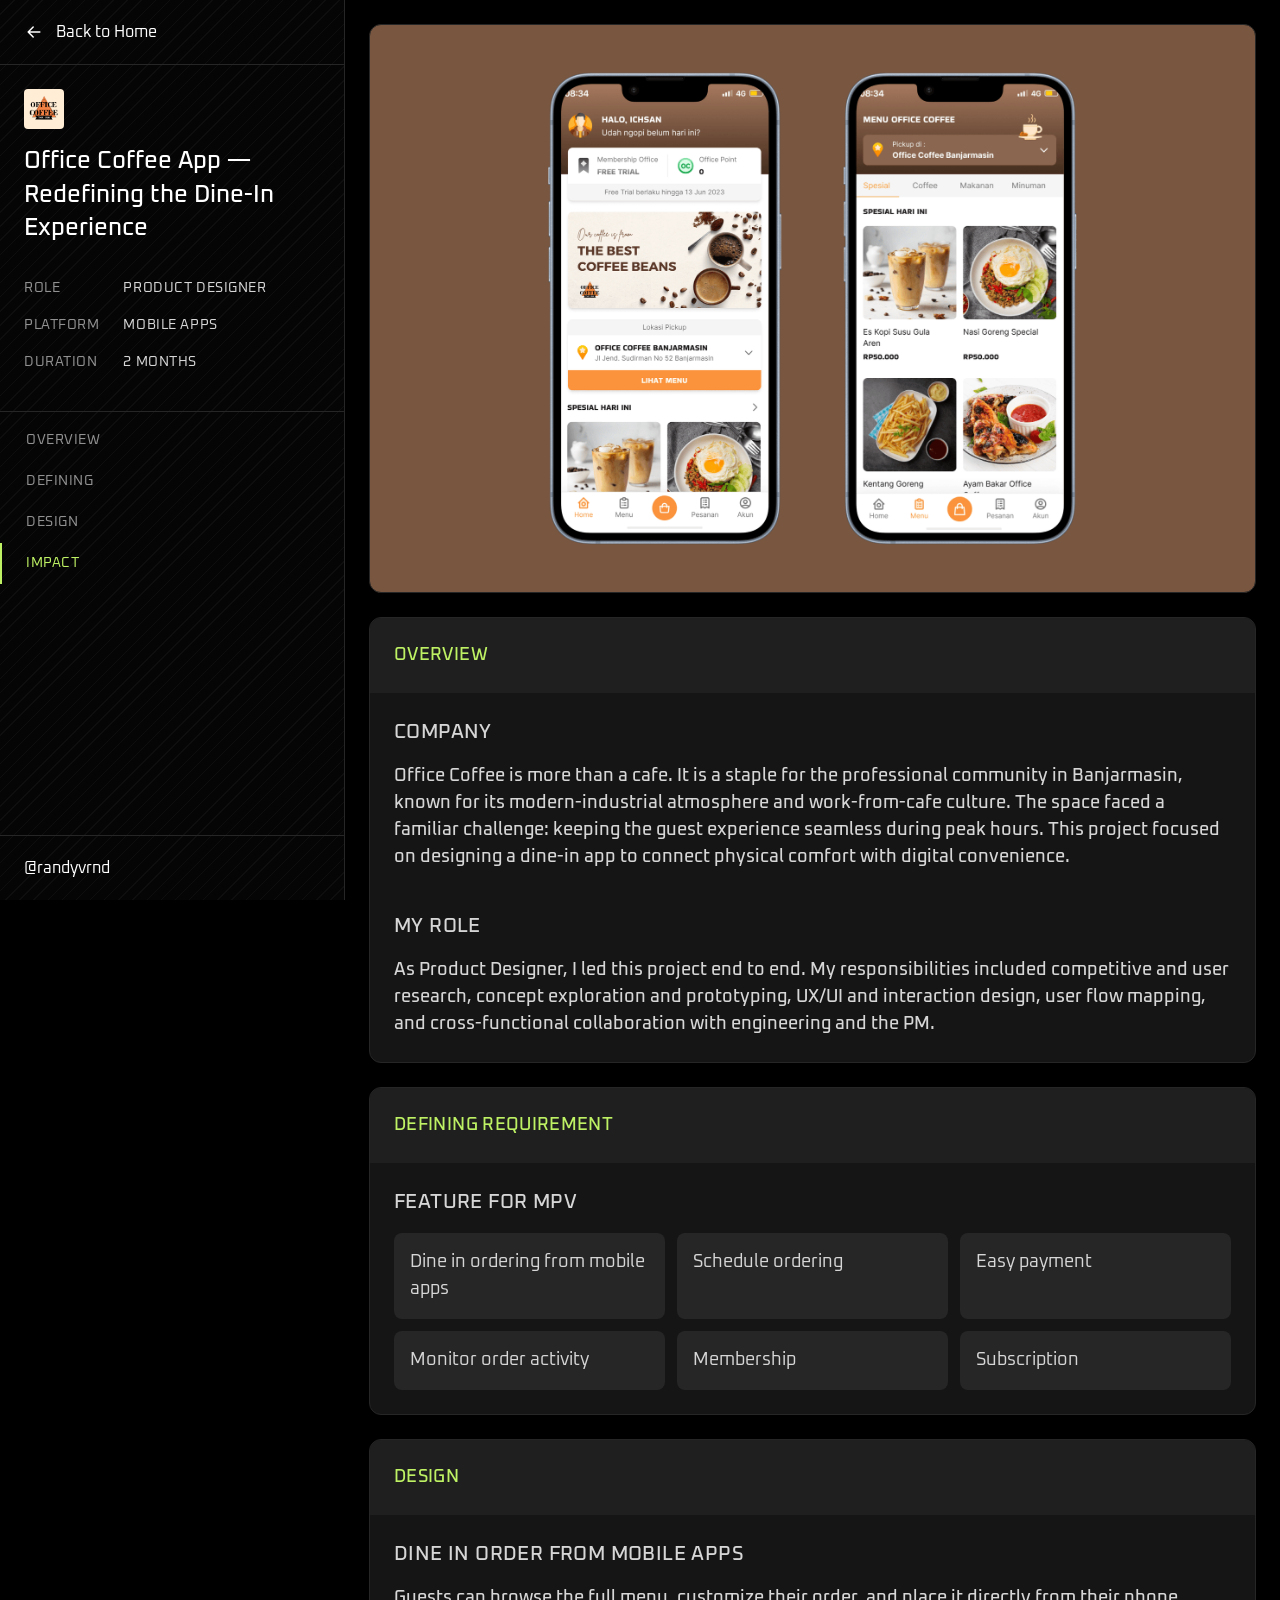
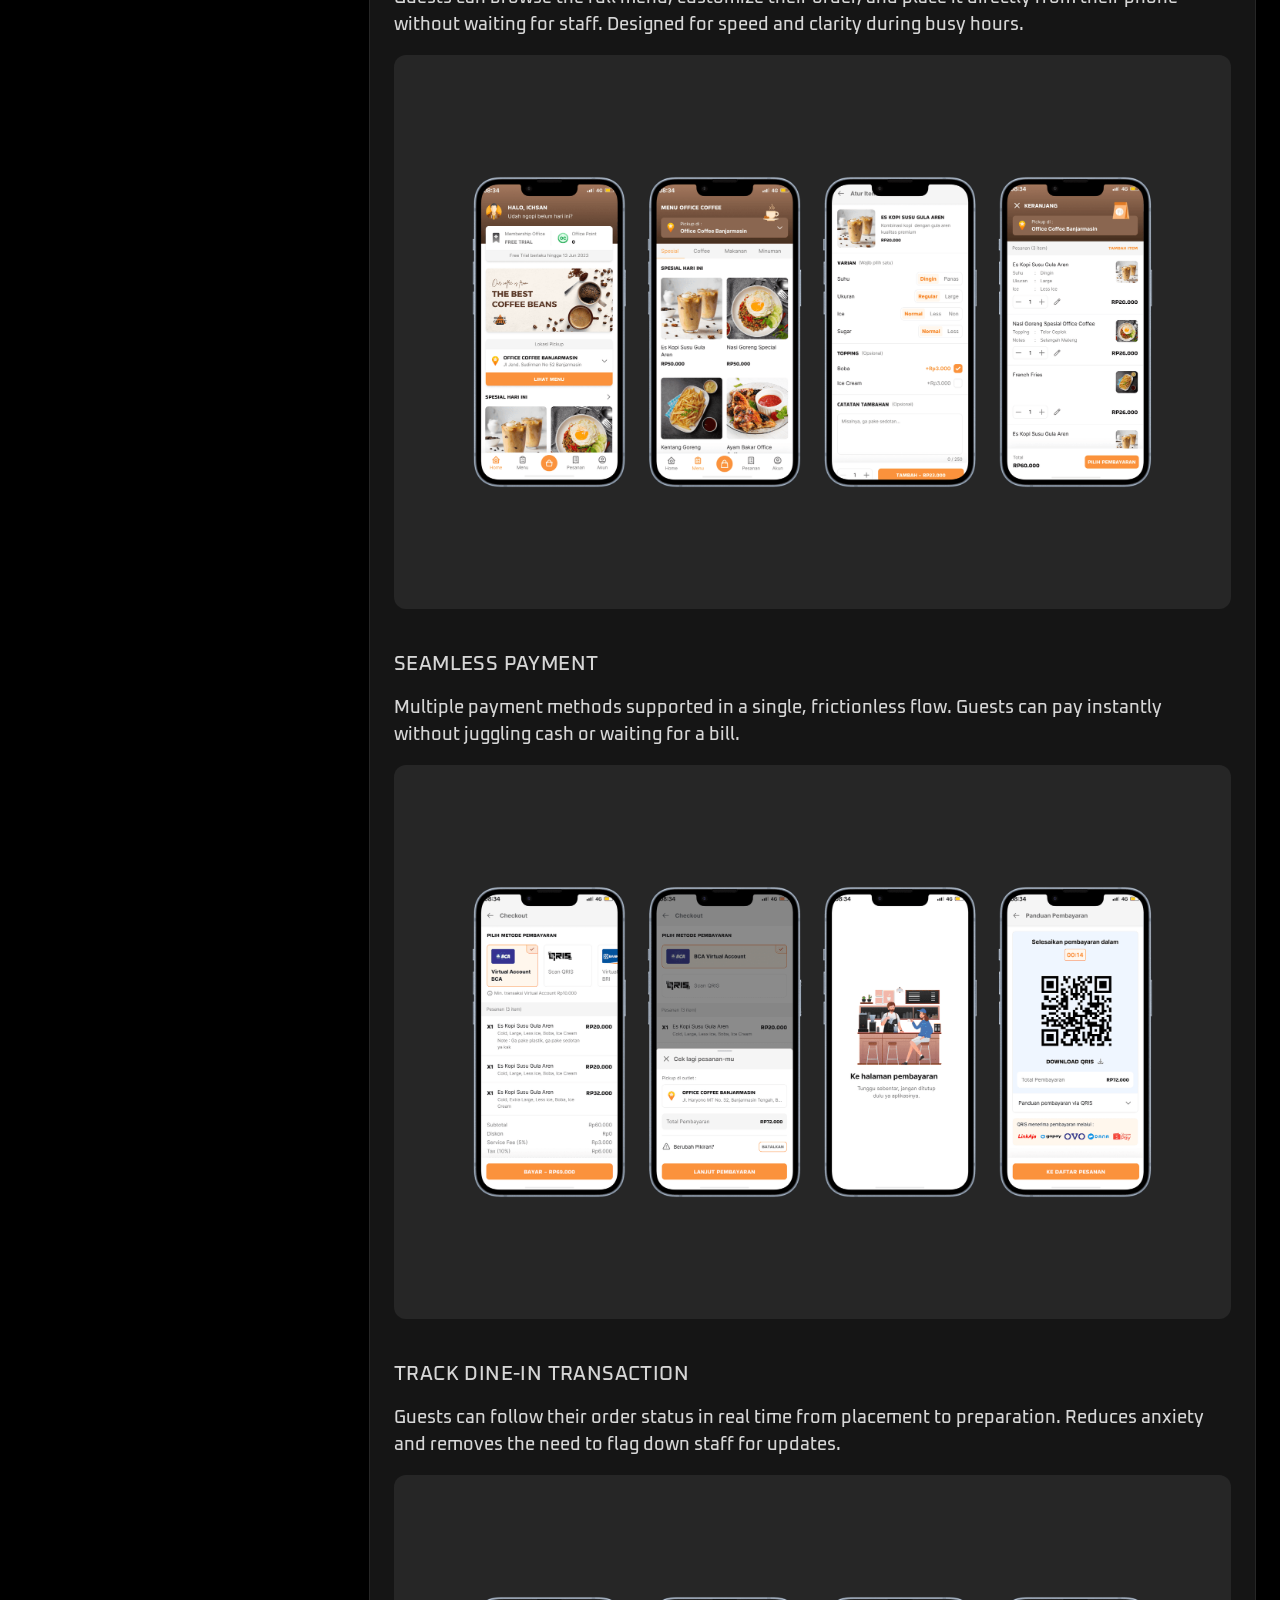
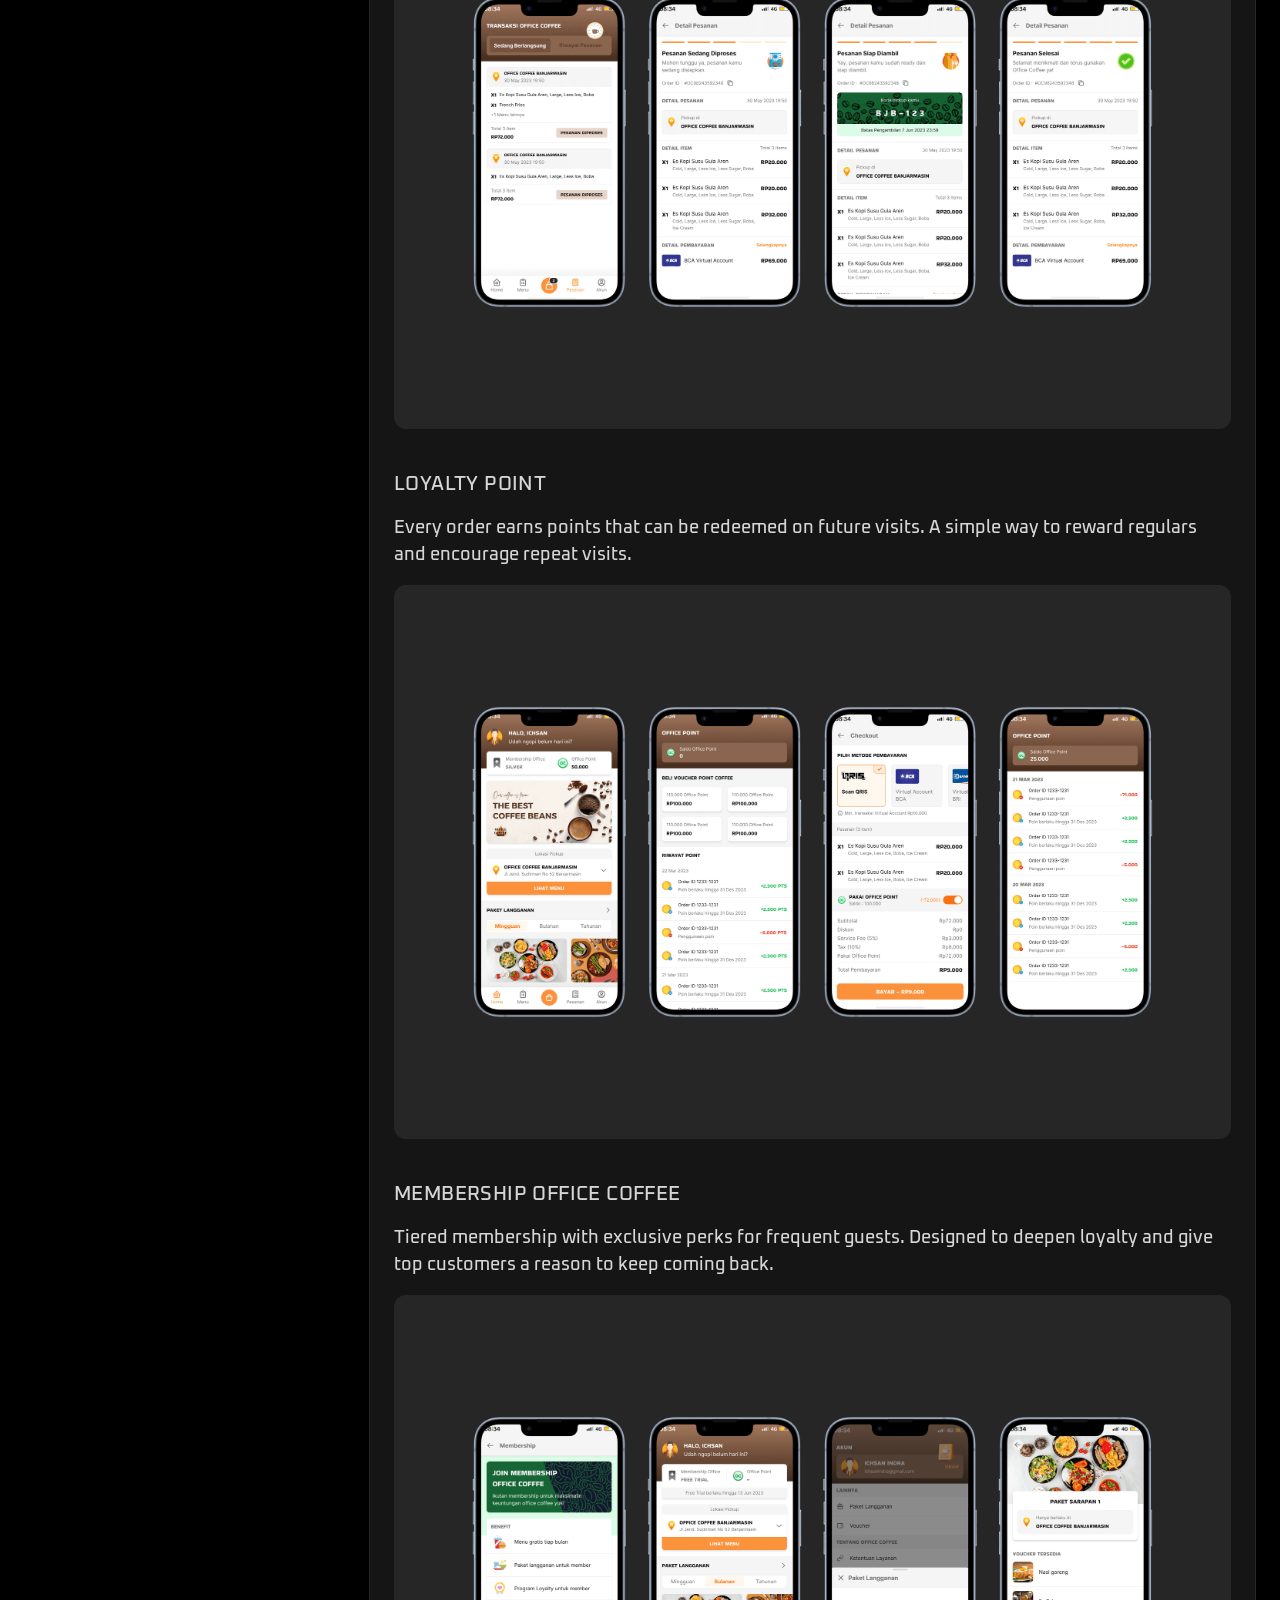
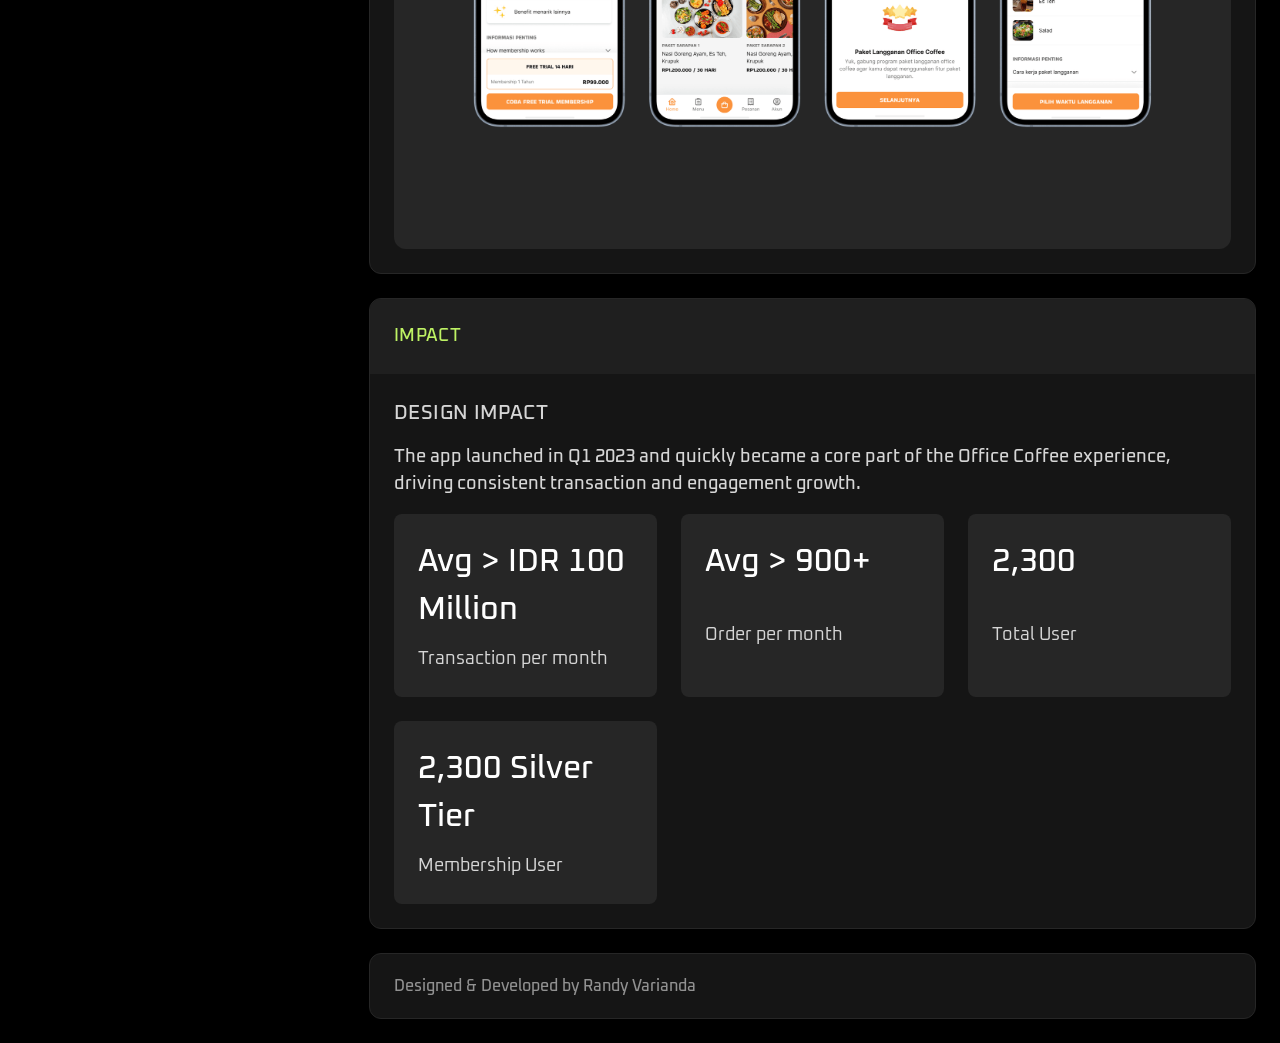
==== work/office-coffee.html @ 5d633e93 "Static rebuild of the Framer portfolio site Co-Authored-By: Claude Opus 5.5 <noreply@anthropic.com>" ====
<!doctype html>
<html lang="en">
<head>
  <meta charset="utf-8">
  <meta name="viewport" content="width=device-width, initial-scale=1">
  <title>Office Coffee App | Randy Varianda</title>
  <meta name="description" content="Office Coffee App — Redefining the Dine-In Experience. Case study by Randy Varianda.">
  <link rel="preconnect" href="https://fonts.googleapis.com">
  <link rel="preconnect" href="https://fonts.gstatic.com" crossorigin>
  <link rel="stylesheet" href="https://fonts.googleapis.com/css2?family=Oxanium:wght@400;500;600&display=swap">
  <link rel="stylesheet" href="../assets/style.css">
</head>
<body>
  <aside class="sidebar">
    <a class="back" href="../index.html"><svg width="20" height="20" viewBox="0 0 24 24" fill="none" stroke="currentColor" stroke-width="1.8" stroke-linecap="round" stroke-linejoin="round" aria-hidden="true"><path d="M19 12H5M11 6l-6 6 6 6"/></svg>Back to Home</a>
    <div class="cs-intro">
      <img class="logo" src="../assets/img/A5Oli1V8aaHwrxMeNUUhoABtJws.png" alt="Office Coffee logo" width="40" height="40">
      <h1>Office Coffee App — Redefining the Dine-In Experience</h1>
      <dl class="meta">
        <dt>Role</dt><dd>Product Designer</dd>
        <dt>Platform</dt><dd>Mobile Apps</dd>
        <dt>Duration</dt><dd>2 Months</dd>
      </dl>
    </div>
    <nav class="toc" aria-label="Sections">
      <a href="#overview">Overview</a>
      <a href="#defining">Defining</a>
      <a href="#design">Design</a>
      <a href="#impact">Impact</a>
    </nav>
    <div class="side-foot"><div class="side-row"><a href="https://t.me/randyvrnd" target="_blank" rel="noopener">@randyvrnd</a></div></div>
  </aside>

  <main class="main">
    <div class="cover" style="--c:rgb(120,86,63)"><img src="../assets/img/tsks4M5dw5DWQFXBBym3EKe908.png" alt="Office Coffee app home and menu screens"></div>

    <section class="section" id="overview">
      <h2>Overview</h2>
      <div class="section-body">
        <div class="block"><h3>Company</h3><p>Office Coffee is more than a cafe. It is a staple for the professional community in Banjarmasin, known for its modern-industrial atmosphere and work-from-cafe culture. The space faced a familiar challenge: keeping the guest experience seamless during peak hours. This project focused on designing a dine-in app to connect physical comfort with digital convenience.</p></div>
        <div class="block"><h3>My Role</h3><p>As Product Designer, I led this project end to end. My responsibilities included competitive and user research, concept exploration and prototyping, UX/UI and interaction design, user flow mapping, and cross-functional collaboration with engineering and the PM.</p></div>
      </div>
    </section>

    <section class="section" id="defining">
      <h2>Defining Requirement</h2>
      <div class="section-body">
        <div class="block">
          <h3>Feature for MPV</h3>
          <div class="grid-3">
            <div class="tile">Dine in ordering from mobile apps</div>
            <div class="tile">Schedule ordering</div>
            <div class="tile">Easy payment</div>
            <div class="tile">Monitor order activity</div>
            <div class="tile">Membership</div>
            <div class="tile">Subscription</div>
          </div>
        </div>
      </div>
    </section>

    <section class="section" id="design">
      <h2>Design</h2>
      <div class="section-body">
        <div class="block">
          <h3>Dine in order from mobile apps</h3>
          <p>Guests can browse the full menu, customize their order, and place it directly from their phone without waiting for staff. Designed for speed and clarity during busy hours.</p>
          <figure class="figure"><img src="../assets/img/34VfBcPRwgcoHdD9YytsY9Cwh0.png" alt="Home, menu, item options and cart screens" loading="lazy"></figure>
        </div>
        <div class="block">
          <h3>Seamless Payment</h3>
          <p>Multiple payment methods supported in a single, frictionless flow. Guests can pay instantly without juggling cash or waiting for a bill.</p>
          <figure class="figure"><img src="../assets/img/WOupz8ZZXitHEe88Wb8JYXJzw.png" alt="Checkout, payment method and QRIS payment screens" loading="lazy"></figure>
        </div>
        <div class="block">
          <h3>Track Dine-In Transaction</h3>
          <p>Guests can follow their order status in real time from placement to preparation. Reduces anxiety and removes the need to flag down staff for updates.</p>
          <figure class="figure"><img src="../assets/img/NNRPktDJhaAUDE21wc4hrjbchM.png" alt="Transaction list and order detail screens" loading="lazy"></figure>
        </div>
        <div class="block">
          <h3>Loyalty Point</h3>
          <p>Every order earns points that can be redeemed on future visits. A simple way to reward regulars and encourage repeat visits.</p>
          <figure class="figure"><img src="../assets/img/21T4wx1HgRd3d58b1T5SAgascVI.png" alt="Loyalty point screens" loading="lazy"></figure>
        </div>
        <div class="block">
          <h3>Membership Office Coffee</h3>
          <p>Tiered membership with exclusive perks for frequent guests. Designed to deepen loyalty and give top customers a reason to keep coming back.</p>
          <figure class="figure"><img src="../assets/img/x2EQtfDK8NKJPRTHzjPPEhQuOac.png" alt="Membership and subscription package screens" loading="lazy"></figure>
        </div>
      </div>
    </section>

    <section class="section" id="impact">
      <h2>Impact</h2>
      <div class="section-body">
        <div class="block">
          <h3>Design Impact</h3>
          <p>The app launched in Q1 2023 and quickly became a core part of the Office Coffee experience, driving consistent transaction and engagement growth.</p>
          <div class="stats">
            <div class="stat"><strong>Avg &gt; IDR 100 Million</strong><span>Transaction per month</span></div>
            <div class="stat"><strong>Avg &gt; 900+</strong><span>Order per month</span></div>
            <div class="stat"><strong>2,300</strong><span>Total User</span></div>
            <div class="stat"><strong>2,300 Silver Tier</strong><span>Membership User</span></div>
          </div>
        </div>
      </div>
    </section>

    <p class="section credit">Designed &amp; Developed by Randy Varianda</p>
  </main>

  <script src="../assets/site.js" defer></script>
</body>
</html>
---- assets/style.css ----
/* Randy Varianda portfolio. Values taken from the live Framer site (randyvarianda.com). */
:root {
  --bg: #000;
  --panel: #151515;
  --panel-2: #1f1f1f;
  --tile: #262626;
  --line: #262626;
  --line-2: #3b3b3b;
  --text: #fff;
  --text-2: #d6d6d6;
  --muted: #919191;
  --accent: #bef264;
  --radius: 12px;
  --sidebar: 345px;
  --gutter: 24px;
  color-scheme: dark;
}

* { box-sizing: border-box; }
html { scroll-behavior: smooth; }
@media (prefers-reduced-motion: reduce) { html { scroll-behavior: auto; } }

body {
  margin: 0;
  background: var(--bg);
  color: var(--text);
  font-family: "Oxanium", system-ui, sans-serif;
  font-size: 16px;
  line-height: 1.5;
  -webkit-font-smoothing: antialiased;
}
img { display: block; max-width: 100%; height: auto; }
a { color: inherit; text-decoration: none; }
h1, h2, h3, h4, p { margin: 0; font-weight: 500; }
:focus-visible { outline: 2px solid var(--accent); outline-offset: 2px; }
::selection { background: var(--accent); color: #000; }

/* ---------- Shell: fixed sidebar + scrolling main ---------- */
.sidebar {
  position: fixed;
  inset: 0 auto 0 0;
  width: var(--sidebar);
  display: flex;
  flex-direction: column;
  border-right: 1px solid var(--line);
  background:
    repeating-linear-gradient(-45deg, transparent 0 9px, rgba(255,255,255,.035) 9px 10px),
    #050505;
  overflow-y: auto;
}
.main {
  margin-left: var(--sidebar);
  padding: var(--gutter);
  display: flex;
  flex-direction: column;
  gap: var(--gutter);
  min-height: 100vh;
}

.intro { padding: 24px; display: flex; flex-direction: column; gap: 16px; }
.avatar { width: 80px; height: 80px; border-radius: 50%; object-fit: cover; }
.intro h1 { font-size: 24px; line-height: 1.4; }
.intro p { color: var(--text-2); font-size: 16px; line-height: 1.3; }
.intro-actions { display: flex; align-items: center; justify-content: space-between; gap: 12px; margin-top: 8px; }

.status { display: inline-flex; align-items: center; gap: 10px; font-size: 12px; letter-spacing: .04em; text-transform: uppercase; }
.status::before {
  content: ""; width: 12px; height: 12px; border-radius: 50%;
  background: var(--accent); box-shadow: 0 0 0 3px rgba(190,242,100,.2);
}

.side-foot { margin-top: auto; border-top: 1px solid var(--line); }
.side-row { display: flex; align-items: center; gap: 16px; padding: 20px 24px; border-bottom: 1px solid var(--line); }
.side-row:last-child { border-bottom: 0; }
.side-row .ico { width: 36px; height: 36px; border-radius: 50%; background: var(--tile); display: grid; place-items: center; color: var(--muted); flex: none; }
.side-row small { display: block; color: var(--muted); font-size: 14px; font-variant-numeric: tabular-nums; }
.side-row a:hover { color: var(--accent); }

.logos { overflow: hidden; padding: 20px 0; border-bottom: 1px solid var(--line);
  mask-image: linear-gradient(90deg, transparent, #000 15%, #000 85%, transparent); }
.logos-track { display: flex; gap: 16px; width: max-content; animation: marquee 30s linear infinite; }
.logos img { width: 40px; height: 40px; border-radius: 8px; object-fit: cover; }

@keyframes marquee { to { transform: translateX(-50%); } }
@media (prefers-reduced-motion: reduce) { .logos-track, .marquee-track { animation: none; } }

/* ---------- Buttons & pills ---------- */
.btn {
  display: inline-flex; align-items: center; gap: 8px;
  height: 40px; padding: 0 20px; border-radius: 50px;
  border: 1px solid var(--line-2); background: var(--tile);
  color: var(--text-2); font: inherit; font-size: 14px; letter-spacing: .04em; text-transform: uppercase;
  cursor: pointer; transition: border-color .15s, color .15s;
}
.btn:hover { border-color: var(--accent); color: var(--accent); }
.btn--accent { background: transparent; border-color: var(--accent); color: var(--accent); }
.btn--accent:hover { background: rgba(190,242,100,.08); }

.tag {
  display: inline-flex; align-items: center; gap: 8px;
  padding: 4px 10px; border-radius: 4px;
  background: rgba(20,20,20,.2); color: var(--text-2);
  font-size: 12px; letter-spacing: .04em; text-transform: uppercase;
}
.tags { display: flex; flex-wrap: wrap; gap: 10px; }

/* ---------- Panels ---------- */
.panel { background: var(--panel); border-radius: var(--radius); padding: 24px; }
.eyebrow { font-size: 20px; letter-spacing: .02em; text-transform: uppercase; color: var(--text-2); }
.split { display: grid; grid-template-columns: 1fr 1fr; gap: 24px; }

/* Works */
.works-head { display: flex; align-items: center; justify-content: space-between; gap: 16px; flex-wrap: wrap; margin-bottom: 48px; }
.tabs { display: flex; gap: 24px; flex-wrap: wrap; }
.tabs .btn { background: transparent; border-color: var(--line-2); color: var(--muted); }
.tabs .btn[aria-selected="true"] { border-color: var(--accent); color: var(--accent); }
.works { display: grid; grid-template-columns: 1fr 1fr; gap: 24px; }
.works[hidden] { display: none; }

/* Website / Template cards */
.site {
  background: var(--c); border-radius: var(--radius); padding: 16px;
  display: flex; flex-direction: column; gap: 12px;
  transition: transform .2s ease-out;
}
.site:hover { transform: translateY(-2px); }
.site h3 { font-size: 18px; }
.site p { color: var(--text-2); font-size: 14px; }
.site img { margin-top: 16px; width: 100%; aspect-ratio: 1024 / 657; object-fit: cover; object-position: top; border-radius: 6px; }
#tab-tpl .site img { aspect-ratio: 4 / 3; }

.work {
  position: relative; overflow: hidden; border-radius: var(--radius);
  background: var(--c); min-height: 310px;
  display: flex; flex-direction: column; gap: 16px; padding: 24px;
  transition: transform .2s ease-out;
}
a.work:hover { transform: translateY(-2px); }
.work--wide { grid-column: 1 / -1; display: grid; grid-template-columns: 1fr 1fr; padding: 0; }
.work--wide .work-copy { padding: 24px; display: flex; flex-direction: column; gap: 16px; }
.work--wide .work-media { align-self: end; justify-self: end; margin-top: 20px; }
.work--wide .work-media img { border-radius: 12px 0 0 0; }
.work h3 { font-size: 32px; line-height: 1.5; letter-spacing: .02em; max-width: 14em; }
.work:not(.work--wide) h3 { font-size: 20px; }
.work .more { margin-top: auto; font-size: 14px; letter-spacing: .04em; text-transform: uppercase; color: var(--text-2); }
.work:not(.work--wide) .work-media { margin-top: auto; }
.work--phones .work-media img { max-height: 280px; margin: 0 auto; }

/* Traits */
.traits { display: flex; flex-direction: column; gap: 40px; }
.trait { display: flex; gap: 24px; }
.trait .ico { width: 48px; height: 48px; flex: none; border-radius: 4px; background: var(--tile); border: 1px solid var(--line-2); display: grid; place-items: center; color: var(--accent); }
.trait h3 { font-size: 18px; margin-bottom: 8px; }
.trait p { color: var(--text-2); }

/* Testimonials */
.keywords { display: flex; flex-wrap: wrap; gap: 24px; align-content: end; }
.keyword { padding: 6px 12px; border-radius: 50px; background: var(--tile); border: 1px solid var(--line-2); color: var(--accent); font-size: 14px; }
.testimonials { display: flex; flex-direction: column; justify-content: space-between; gap: 32px; min-height: 270px; }
.marquee { overflow: hidden; mask-image: linear-gradient(90deg, transparent, #000 10%, #000 90%, transparent); }
.marquee-track { display: flex; gap: 16px; width: max-content; animation: marquee 40s linear infinite; }
.marquee:hover .marquee-track { animation-play-state: paused; }
.quote {
  width: 340px; flex: none; margin: 0; display: flex; flex-direction: column; justify-content: space-between; gap: 32px;
  padding: 12px; border-radius: 8px; border: 1px solid var(--line-2);
  background: linear-gradient(160deg, #262626, #151515); color: var(--text-2);
}
.quote b { color: var(--text); }
.quote cite { font-style: normal; font-weight: 600; color: var(--text); }
.quote cite small { display: block; font-weight: 400; color: var(--muted); }

/* Experience */
.hire { margin-top: auto; max-width: 340px; border-radius: 8px; border: 1px solid var(--line-2); background: linear-gradient(160deg, #262626, #1a1a1a); padding: 12px; display: flex; flex-direction: column; gap: 8px; }
.hire-top { display: flex; justify-content: space-between; align-items: center; color: var(--muted); }
.hire-top .icons { display: flex; gap: 12px; }
.hire h3 { font-size: 18px; }
.hire p { color: var(--muted); }
.exp-left { display: flex; flex-direction: column; gap: 24px; }
.jobs { display: flex; flex-direction: column; gap: 24px; }
.job { display: flex; gap: 16px; padding: 12px; border: 1px solid var(--line); border-radius: 8px; }
a.job:hover { border-color: var(--line-2); }
.job img, .job svg { width: 32px; height: 32px; border-radius: 4px; flex: none; }
.job h3 { font-size: 18px; }
.job p { color: var(--muted); font-variant-numeric: tabular-nums; }

/* Contact strip */
.contact { display: flex; align-items: center; justify-content: space-between; gap: 24px; flex-wrap: wrap; }
.contact p { font-size: 20px; max-width: 28em; }

/* ---------- Case study ---------- */
.back { display: flex; align-items: center; gap: 12px; padding: 20px 24px; border-bottom: 1px solid var(--line); }
.back:hover { color: var(--accent); }
.cs-intro { padding: 24px; display: flex; flex-direction: column; gap: 16px; }
.cs-intro .logo { width: 40px; height: 40px; border-radius: 4px; }
.cs-intro h1 { font-size: 24px; line-height: 1.4; }
.meta { display: grid; grid-template-columns: auto 1fr; gap: 16px 24px; margin-top: 16px; font-size: 14px; letter-spacing: .04em; text-transform: uppercase; }
.meta dt { color: var(--muted); }
.meta dd { margin: 0; color: var(--text-2); }
.toc { display: flex; flex-direction: column; padding: 8px 0; border-top: 1px solid var(--line); }
.toc a { padding: 10px 24px; color: var(--muted); font-size: 14px; letter-spacing: .04em; text-transform: uppercase; border-left: 2px solid transparent; }
.toc a:hover, .toc a[aria-current="true"] { color: var(--accent); border-left-color: var(--accent); }

.cover { border-radius: var(--radius); overflow: hidden; border: 1px solid var(--line); background: var(--c, var(--panel)); }
.cover img { width: 100%; }

.section { background: var(--panel); border: 1px solid var(--line); border-radius: var(--radius); overflow: hidden; scroll-margin-top: 24px; }
.section > h2 { padding: 24px; background: var(--panel-2); color: var(--accent); font-size: 18px; letter-spacing: .02em; text-transform: uppercase; }
.section-body { padding: 24px; display: flex; flex-direction: column; gap: 40px; }
.block { display: flex; flex-direction: column; gap: 16px; }
.block h3 { font-size: 20px; letter-spacing: .02em; text-transform: uppercase; color: var(--text-2); }
.block h4 { font-size: 14px; letter-spacing: .04em; text-transform: uppercase; color: var(--muted); }
.block p, .block li { color: var(--text-2); font-size: 18px; line-height: 1.5; }
.block p.big { font-size: 24px; color: var(--text); }

.figure { margin: 0; border-radius: var(--radius); background: var(--tile); padding: 24px; display: grid; gap: 24px; }
.figure img { width: 100%; margin: 0 auto; border-radius: 8px; }
.figure figcaption { color: var(--muted); font-size: 14px; text-align: center; }
.figure.bare { padding: 0; background: none; }
.grid-2 { display: grid; grid-template-columns: 1fr 1fr; gap: 24px; }
.grid-3 { display: grid; grid-template-columns: repeat(3, 1fr); gap: 12px; }
.grid-4 { display: grid; grid-template-columns: repeat(4, 1fr); gap: 16px; }

.tile { background: var(--tile); border-radius: 8px; padding: 16px; color: var(--text-2); font-size: 18px; }
.tile h4 { color: var(--accent); margin-bottom: 12px; }
.tile ul { margin: 0; padding-left: 18px; display: grid; gap: 8px; font-size: 16px; }

.stats { display: grid; grid-template-columns: repeat(auto-fit, minmax(240px, 1fr)); gap: 24px; }
.stat { background: var(--tile); border-radius: 8px; padding: 24px; display: grid; gap: 12px; }
.stat strong { font-size: 32px; font-weight: 500; font-variant-numeric: tabular-nums; }
.stat span { font-size: 18px; color: var(--text-2); }

blockquote.voice { margin: 0; background: var(--tile); border-radius: 8px; padding: 24px; display: grid; gap: 16px; font-size: 18px; color: var(--text-2); }
blockquote.voice cite { font-style: normal; color: var(--accent); font-size: 14px; letter-spacing: .04em; text-transform: uppercase; }

.credit { color: var(--muted); padding: 20px 24px; }

/* ---------- Responsive ---------- */
@media (max-width: 1100px) {
  .split { grid-template-columns: 1fr; }
  .works { grid-template-columns: 1fr; }
  .work--wide { grid-template-columns: 1fr; }
  .work--wide .work-media { justify-self: stretch; padding-left: 24px; margin-top: 0; }
  .work--wide .work-media img { width: 100%; }
  .grid-4 { grid-template-columns: repeat(2, 1fr); }
  .hire { margin-top: 0; }
}
@media (max-width: 809px) {
  :root { --gutter: 16px; }
  .sidebar { position: static; width: auto; border-right: 0; border-bottom: 1px solid var(--line); }
  .main { margin-left: 0; }
  .intro, .cs-intro { padding: 24px 16px; }
  .side-row, .back { padding-inline: 16px; }
  .toc { display: none; }
  .panel { padding: 16px; }
  .work h3 { font-size: 22px; }
  .work { min-height: 0; padding: 16px; }
  .work--wide { padding: 0; }
  .work--wide .work-copy { padding: 16px; }
  .work--wide .work-media { padding-left: 16px; }
  .work--phones .work-media img { width: 100%; max-height: none; }
  .work .more { margin-top: 0; }
  .works-head { margin-bottom: 24px; }
  .tabs { gap: 8px; }
  .grid-2, .grid-3 { grid-template-columns: 1fr; }
  .quote { width: 280px; }
  .section > h2, .section-body { padding: 16px; }
  .figure { padding: 12px; gap: 12px; }
  .grid-4 { gap: 12px; }
  .block p, .block li, .tile { font-size: 16px; }
}
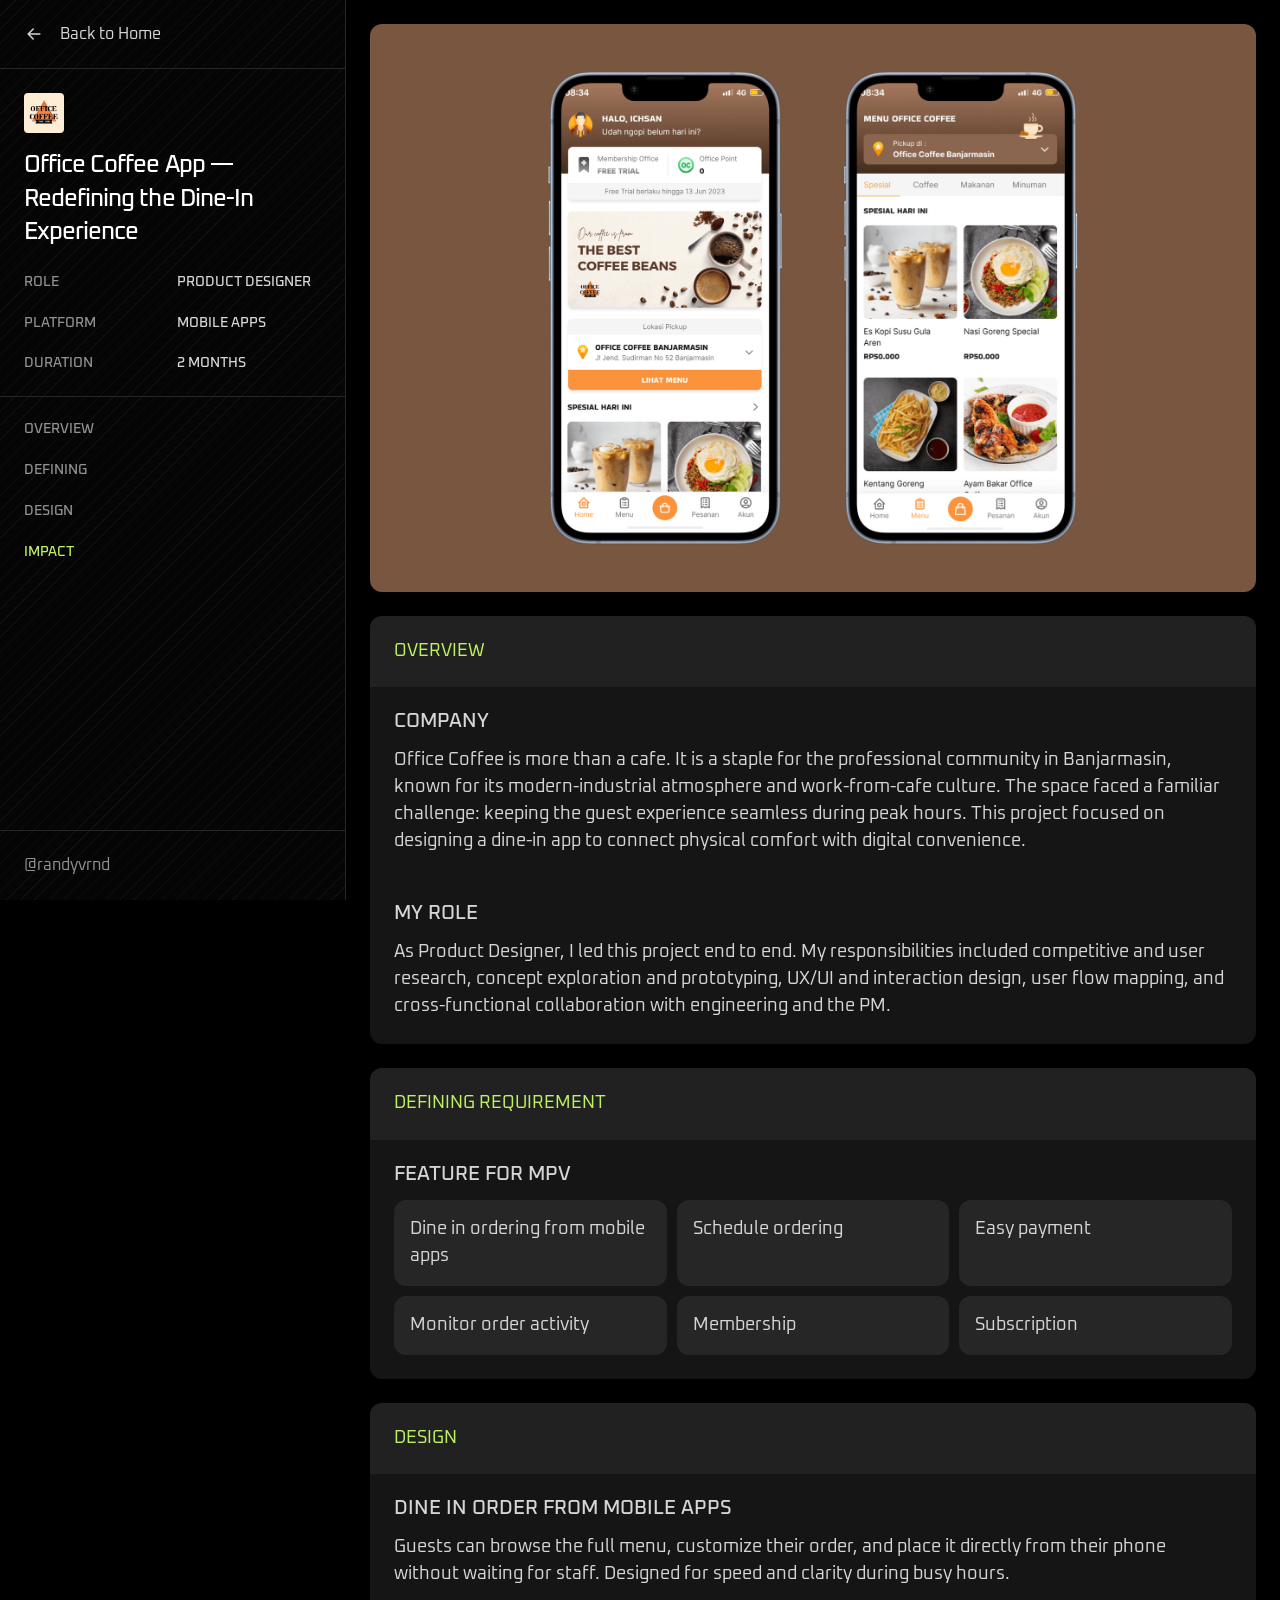
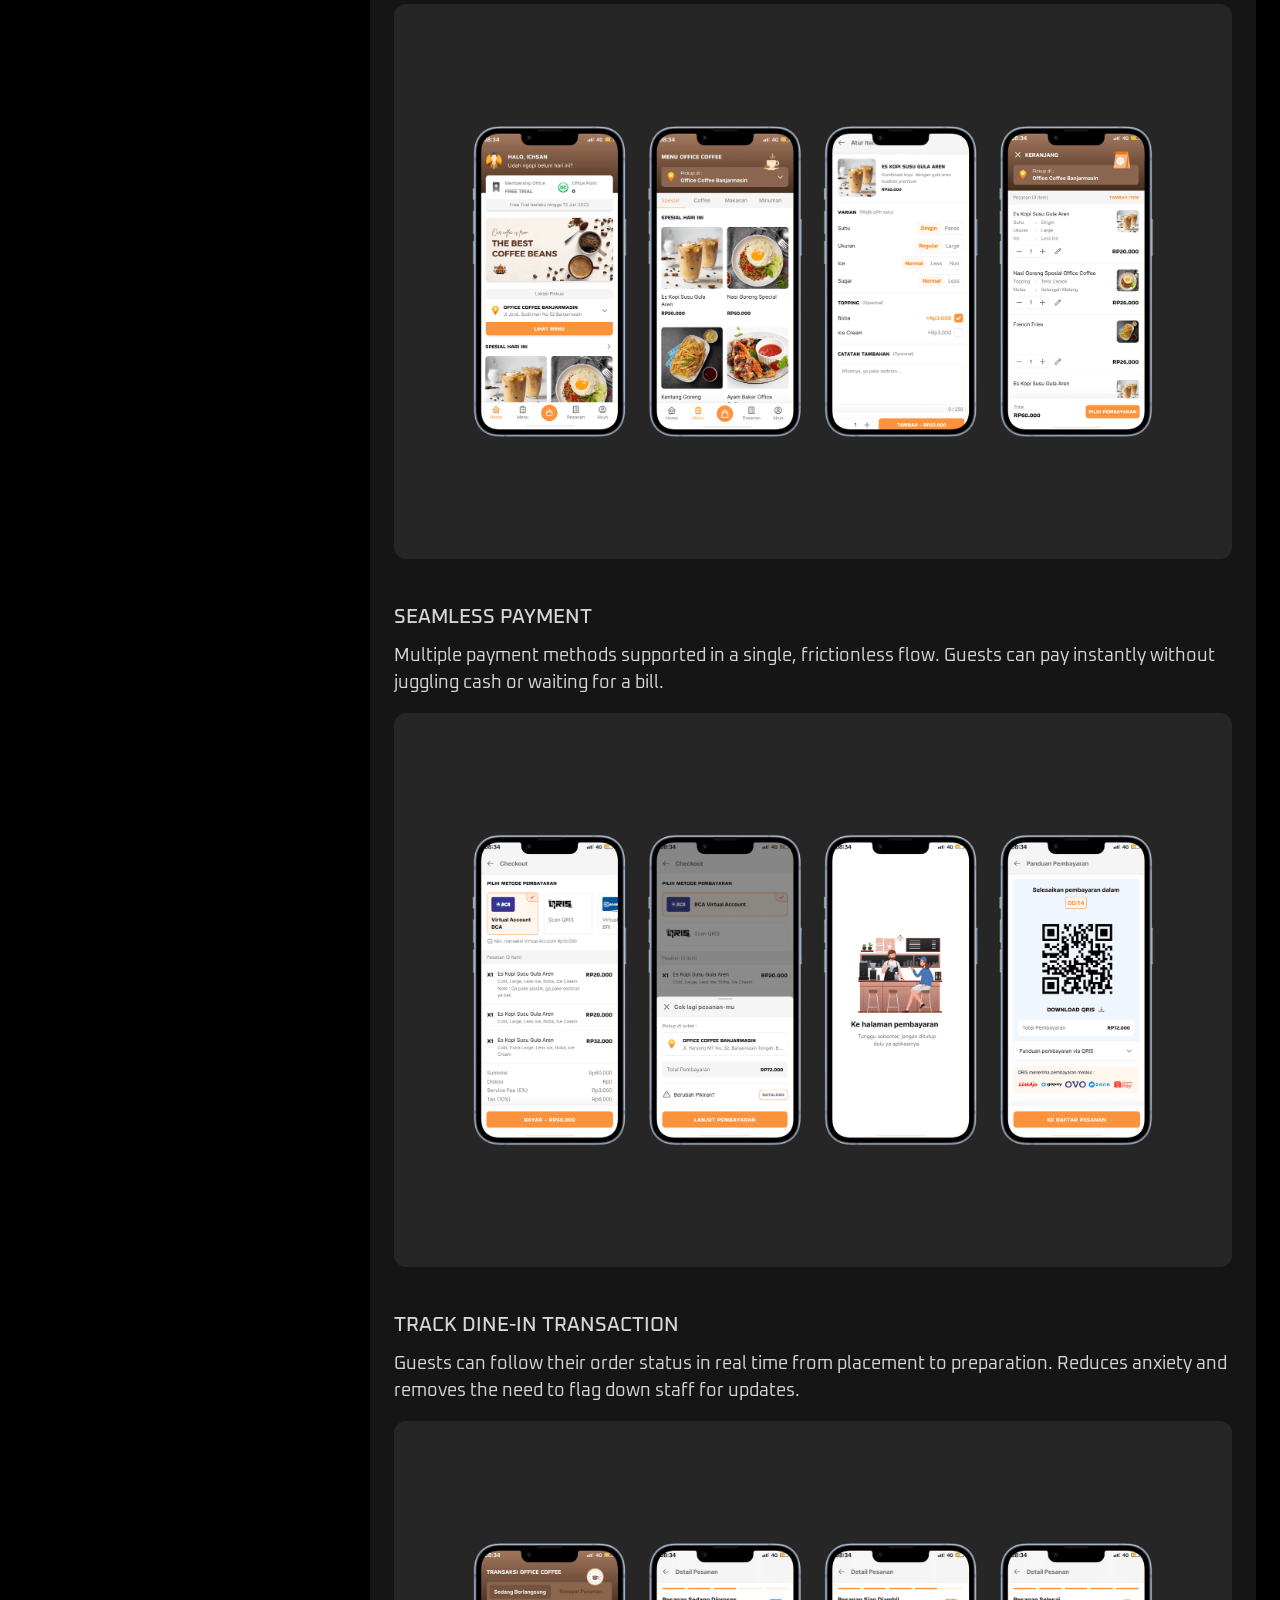
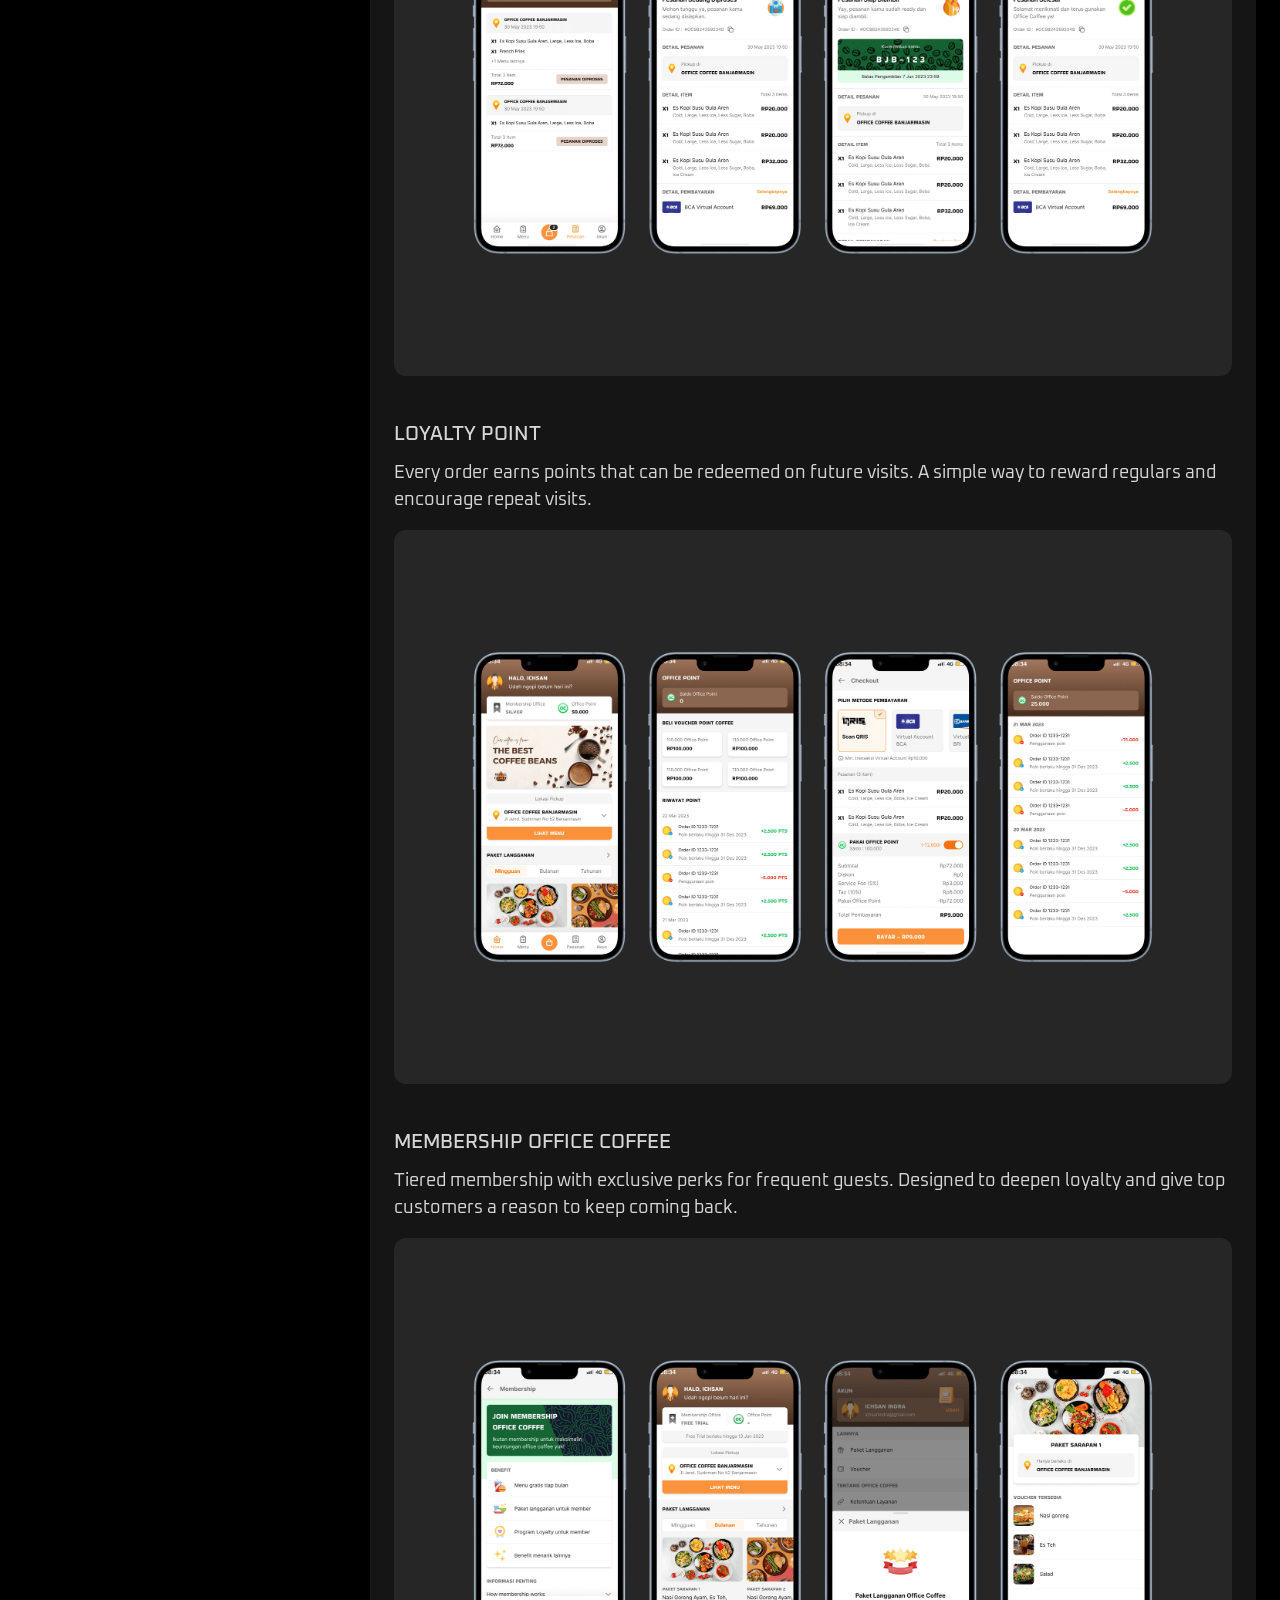
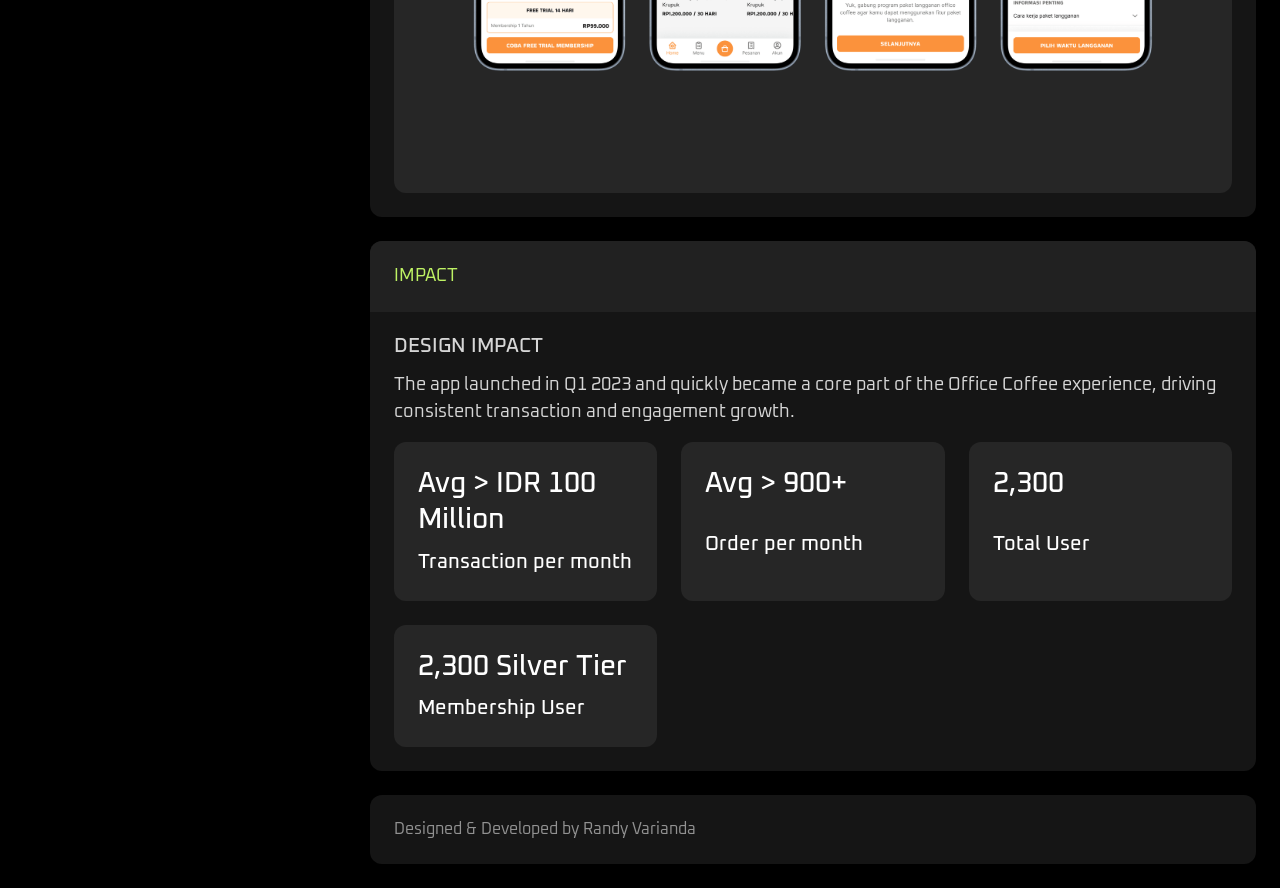
==== commit 1b030117: "Match live spacing, sticky works tabs, footer gradient line, image lightbox Co-Authored-By: Claude O" ====
--- a/work/office-coffee.html
+++ b/work/office-coffee.html
@@ -10,7 +10,7 @@
   <link rel="stylesheet" href="https://fonts.googleapis.com/css2?family=Oxanium:wght@400;500;600&display=swap">
   <link rel="stylesheet" href="../assets/style.css">
 </head>
-<body>
+<body class="caps">
   <aside class="sidebar">
     <a class="back" href="../index.html"><svg width="20" height="20" viewBox="0 0 24 24" fill="none" stroke="currentColor" stroke-width="1.8" stroke-linecap="round" stroke-linejoin="round" aria-hidden="true"><path d="M19 12H5M11 6l-6 6 6 6"/></svg>Back to Home</a>
     <div class="cs-intro">
--- a/assets/style.css
+++ b/assets/style.css
@@ -1,8 +1,8 @@
-/* Randy Varianda portfolio. Values taken from the live Framer site (randyvarianda.com). */
+/* Randy Varianda portfolio. Values measured from the live Framer site (randyvarianda.com). */
 :root {
   --bg: #000;
   --panel: #151515;
-  --panel-2: #1f1f1f;
+  --panel-head: #212121;
   --tile: #262626;
   --line: #262626;
   --line-2: #3b3b3b;
@@ -11,7 +11,7 @@
   --muted: #919191;
   --accent: #bef264;
   --radius: 12px;
-  --sidebar: 345px;
+  --sidebar: 346px;
   --gutter: 24px;
   color-scheme: dark;
 }
@@ -26,16 +26,17 @@
   color: var(--text);
   font-family: "Oxanium", system-ui, sans-serif;
   font-size: 16px;
-  line-height: 1.5;
+  line-height: 1.4;
   -webkit-font-smoothing: antialiased;
 }
 img { display: block; max-width: 100%; height: auto; }
 a { color: inherit; text-decoration: none; }
-h1, h2, h3, h4, p { margin: 0; font-weight: 500; }
+h1, h2, h3, h4, p, figure, blockquote { margin: 0; font-weight: 500; }
+p { font-weight: 400; }
 :focus-visible { outline: 2px solid var(--accent); outline-offset: 2px; }
 ::selection { background: var(--accent); color: #000; }
 
-/* ---------- Shell: fixed sidebar + scrolling main ---------- */
+/* ---------- Shell: sticky sidebar + scrolling main ---------- */
 .sidebar {
   position: fixed;
   inset: 0 auto 0 0;
@@ -47,6 +48,7 @@
     repeating-linear-gradient(-45deg, transparent 0 9px, rgba(255,255,255,.035) 9px 10px),
     #050505;
   overflow-y: auto;
+  z-index: 3;
 }
 .main {
   margin-left: var(--sidebar);
@@ -57,23 +59,26 @@
   min-height: 100vh;
 }
 
-.intro { padding: 24px; display: flex; flex-direction: column; gap: 16px; }
+.intro { padding: 24px; display: flex; flex-direction: column; gap: 24px; }
+.intro-text { display: flex; flex-direction: column; gap: 16px; }
 .avatar { width: 80px; height: 80px; border-radius: 50%; object-fit: cover; }
-.intro h1 { font-size: 24px; line-height: 1.4; }
-.intro p { color: var(--text-2); font-size: 16px; line-height: 1.3; }
-.intro-actions { display: flex; align-items: center; justify-content: space-between; gap: 12px; margin-top: 8px; }
-
-.status { display: inline-flex; align-items: center; gap: 10px; font-size: 12px; letter-spacing: .04em; text-transform: uppercase; }
+.intro h1, .cs-intro h1 { font-size: 24px; line-height: 1.4; letter-spacing: -0.04em; }
+.intro p { color: var(--text-2); line-height: 1.3; margin-top: -8px; }
+.intro-actions { display: flex; align-items: center; justify-content: space-between; gap: 12px; }
+
+.status { display: inline-flex; align-items: center; gap: 10px; font-size: 12px; line-height: 1.2; font-weight: 500; letter-spacing: .04em; text-transform: uppercase; }
 .status::before {
   content: ""; width: 12px; height: 12px; border-radius: 50%;
   background: var(--accent); box-shadow: 0 0 0 3px rgba(190,242,100,.2);
 }
 
 .side-foot { margin-top: auto; border-top: 1px solid var(--line); }
-.side-row { display: flex; align-items: center; gap: 16px; padding: 20px 24px; border-bottom: 1px solid var(--line); }
+.side-row { display: flex; align-items: center; gap: 24px; padding: 24px; border-bottom: 1px solid var(--line); }
 .side-row:last-child { border-bottom: 0; }
 .side-row .ico { width: 36px; height: 36px; border-radius: 50%; background: var(--tile); display: grid; place-items: center; color: var(--muted); flex: none; }
-.side-row small { display: block; color: var(--muted); font-size: 14px; font-variant-numeric: tabular-nums; }
+.side-row > div { display: grid; gap: 8px; color: var(--text-2); line-height: 1; }
+.side-row small { color: var(--muted); font-size: 14px; font-variant-numeric: tabular-nums; }
+.side-row a { color: var(--muted); line-height: 1.3; }
 .side-row a:hover { color: var(--accent); }
 
 .logos { overflow: hidden; padding: 20px 0; border-bottom: 1px solid var(--line);
@@ -86,185 +91,218 @@
 
 /* ---------- Buttons & pills ---------- */
 .btn {
-  display: inline-flex; align-items: center; gap: 8px;
-  height: 40px; padding: 0 20px; border-radius: 50px;
-  border: 1px solid var(--line-2); background: var(--tile);
-  color: var(--text-2); font: inherit; font-size: 14px; letter-spacing: .04em; text-transform: uppercase;
-  cursor: pointer; transition: border-color .15s, color .15s;
-}
-.btn:hover { border-color: var(--accent); color: var(--accent); }
-.btn--accent { background: transparent; border-color: var(--accent); color: var(--accent); }
+  display: inline-flex; align-items: center; gap: 10px;
+  padding: 12px 20px; border-radius: 50px;
+  border: 0; box-shadow: inset 0 0 0 1px var(--ring, transparent); background: var(--tile);
+  color: var(--text-2); font: inherit; font-size: 14px; line-height: 1.2; font-weight: 500; text-transform: uppercase;
+  cursor: pointer; transition: box-shadow .15s, color .15s;
+}
+.btn:hover { --ring: var(--accent); color: var(--accent); }
+.btn--accent { --ring: var(--accent); background: transparent; color: var(--accent); }
 .btn--accent:hover { background: rgba(190,242,100,.08); }
 
 .tag {
-  display: inline-flex; align-items: center; gap: 8px;
-  padding: 4px 10px; border-radius: 4px;
+  display: inline-flex; align-items: center; gap: 10px;
+  padding: 8px 10px; border-radius: 8px;
   background: rgba(20,20,20,.2); color: var(--text-2);
-  font-size: 12px; letter-spacing: .04em; text-transform: uppercase;
-}
+  font-size: 12px; line-height: 1; font-weight: 500; text-transform: uppercase;
+}
+.tag--muted { background: rgba(150,150,150,.2); }
 .tags { display: flex; flex-wrap: wrap; gap: 10px; }
 
 /* ---------- Panels ---------- */
 .panel { background: var(--panel); border-radius: var(--radius); padding: 24px; }
-.eyebrow { font-size: 20px; letter-spacing: .02em; text-transform: uppercase; color: var(--text-2); }
+.eyebrow { font-size: 20px; line-height: 1; font-weight: 500; text-transform: uppercase; color: var(--text-2); }
 .split { display: grid; grid-template-columns: 1fr 1fr; gap: 24px; }
 
-/* Works */
-.works-head { display: flex; align-items: center; justify-content: space-between; gap: 16px; flex-wrap: wrap; margin-bottom: 48px; }
+/* Works: the header (title + tabs) sticks while the cards scroll under it */
+.works-panel { padding: 0; }
+.works-head {
+  position: sticky; top: 0; z-index: 2;
+  display: flex; align-items: center; justify-content: space-between; gap: 16px; flex-wrap: wrap;
+  padding: 24px; background: var(--panel); border-radius: var(--radius) var(--radius) 0 0;
+}
 .tabs { display: flex; gap: 24px; flex-wrap: wrap; }
-.tabs .btn { background: transparent; border-color: var(--line-2); color: var(--muted); }
-.tabs .btn[aria-selected="true"] { border-color: var(--accent); color: var(--accent); }
-.works { display: grid; grid-template-columns: 1fr 1fr; gap: 24px; }
+.tabs .btn { --ring: var(--line-2); padding: 12px 16px; border-radius: 30px; background: transparent; color: var(--muted); }
+.tabs .btn:hover, .tabs .btn[aria-selected="true"] { --ring: var(--accent); color: var(--accent); }
+.works { display: grid; grid-template-columns: 1fr 1fr; gap: 24px; padding: 24px; }
 .works[hidden] { display: none; }
+
+.work {
+  position: relative; overflow: hidden; border-radius: var(--radius);
+  background: var(--c); display: flex; flex-direction: column; gap: 40px; padding: 16px;
+  transition: transform .2s ease-out;
+}
+a.work:hover { transform: translateY(-2px); }
+.work-copy { display: flex; flex-direction: column; gap: 10px; }
+.work h3 { font-size: 20px; line-height: 1.5; }
+.work--wide { grid-column: 1 / -1; display: grid; grid-template-columns: 1fr 1fr; gap: 24px; padding: 0; height: 310px; }
+.work--wide .work-copy { padding: 24px; gap: 24px; }
+.work--wide .work-copy > div { display: flex; flex-direction: column; gap: 10px; }
+.work--wide h3 { font-size: 32px; max-width: 14em; }
+.work--wide .work-media { align-self: start; justify-self: end; margin-top: 20px; }
+.work--wide .work-media img { border-radius: 12px 0 0 0; }
+.work .more { margin-top: auto; font-size: 14px; line-height: 1.5; text-transform: uppercase; color: var(--text-2); }
+.work--phones .work-media { margin-top: auto; }
+.work--phones .work-media img { max-height: 280px; margin: 0 auto; }
 
 /* Website / Template cards */
 .site {
   background: var(--c); border-radius: var(--radius); padding: 16px;
-  display: flex; flex-direction: column; gap: 12px;
+  display: flex; flex-direction: column; gap: 10px;
   transition: transform .2s ease-out;
 }
 .site:hover { transform: translateY(-2px); }
-.site h3 { font-size: 18px; }
-.site p { color: var(--text-2); font-size: 14px; }
-.site img { margin-top: 16px; width: 100%; aspect-ratio: 1024 / 657; object-fit: cover; object-position: top; border-radius: 6px; }
+.site h3 { font-size: 18px; line-height: 1.3; }
+.site p { color: var(--text-2); font-size: 14px; line-height: 1.4; }
+.site img { margin-top: 30px; width: 100%; aspect-ratio: 1024 / 657; object-fit: cover; object-position: top; border-radius: 6px; }
 #tab-tpl .site img { aspect-ratio: 4 / 3; }
-
-.work {
-  position: relative; overflow: hidden; border-radius: var(--radius);
-  background: var(--c); min-height: 310px;
-  display: flex; flex-direction: column; gap: 16px; padding: 24px;
-  transition: transform .2s ease-out;
-}
-a.work:hover { transform: translateY(-2px); }
-.work--wide { grid-column: 1 / -1; display: grid; grid-template-columns: 1fr 1fr; padding: 0; }
-.work--wide .work-copy { padding: 24px; display: flex; flex-direction: column; gap: 16px; }
-.work--wide .work-media { align-self: end; justify-self: end; margin-top: 20px; }
-.work--wide .work-media img { border-radius: 12px 0 0 0; }
-.work h3 { font-size: 32px; line-height: 1.5; letter-spacing: .02em; max-width: 14em; }
-.work:not(.work--wide) h3 { font-size: 20px; }
-.work .more { margin-top: auto; font-size: 14px; letter-spacing: .04em; text-transform: uppercase; color: var(--text-2); }
-.work:not(.work--wide) .work-media { margin-top: auto; }
-.work--phones .work-media img { max-height: 280px; margin: 0 auto; }
 
 /* Traits */
 .traits { display: flex; flex-direction: column; gap: 40px; }
 .trait { display: flex; gap: 24px; }
 .trait .ico { width: 48px; height: 48px; flex: none; border-radius: 4px; background: var(--tile); border: 1px solid var(--line-2); display: grid; place-items: center; color: var(--accent); }
-.trait h3 { font-size: 18px; margin-bottom: 8px; }
+.trait > div { display: grid; gap: 8px; align-content: start; }
+.trait h3 { font-size: 18px; line-height: 1.3; font-weight: 600; }
 .trait p { color: var(--text-2); }
 
 /* Testimonials */
-.keywords { display: flex; flex-wrap: wrap; gap: 24px; align-content: end; }
-.keyword { padding: 6px 12px; border-radius: 50px; background: var(--tile); border: 1px solid var(--line-2); color: var(--accent); font-size: 14px; }
-.testimonials { display: flex; flex-direction: column; justify-content: space-between; gap: 32px; min-height: 270px; }
-.marquee { overflow: hidden; mask-image: linear-gradient(90deg, transparent, #000 10%, #000 90%, transparent); }
+.testimonials { display: flex; flex-direction: column; justify-content: space-between; gap: 32px; }
+.keywords { display: flex; flex-wrap: wrap; gap: 24px; }
+.keyword { padding: 12px; border-radius: 50px; background: var(--tile); color: var(--accent); font-size: 14px; line-height: 1; }
+.marquee { overflow: hidden; mask-image: linear-gradient(90deg, transparent, #000 140px); }
 .marquee-track { display: flex; gap: 16px; width: max-content; animation: marquee 40s linear infinite; }
 .marquee:hover .marquee-track { animation-play-state: paused; }
 .quote {
-  width: 340px; flex: none; margin: 0; display: flex; flex-direction: column; justify-content: space-between; gap: 32px;
-  padding: 12px; border-radius: 8px; border: 1px solid var(--line-2);
-  background: linear-gradient(160deg, #262626, #151515); color: var(--text-2);
-}
-.quote b { color: var(--text); }
-.quote cite { font-style: normal; font-weight: 600; color: var(--text); }
-.quote cite small { display: block; font-weight: 400; color: var(--muted); }
+  width: 440px; flex: none; display: flex; flex-direction: column; justify-content: space-between; gap: 32px;
+  min-height: 268px; padding: 12px; border-radius: 8px; background: var(--tile);
+}
+.quote > div { display: grid; gap: 8px; }
+.quote p { color: var(--text); }
+.quote b { font-weight: 600; }
+.quote cite { display: grid; gap: 4px; font-style: normal; font-weight: 600; font-size: 15px; line-height: 1.3; color: var(--text); }
+.quote cite small { font-weight: 400; font-size: 14px; color: var(--text-2); }
 
 /* Experience */
-.hire { margin-top: auto; max-width: 340px; border-radius: 8px; border: 1px solid var(--line-2); background: linear-gradient(160deg, #262626, #1a1a1a); padding: 12px; display: flex; flex-direction: column; gap: 8px; }
+.exp-left { display: flex; flex-direction: column; justify-content: space-between; gap: 24px; }
+.hire { max-width: 341px; border-radius: 8px; background: var(--tile); padding: 12px; display: flex; flex-direction: column; gap: 16px; }
 .hire-top { display: flex; justify-content: space-between; align-items: center; color: var(--muted); }
 .hire-top .icons { display: flex; gap: 12px; }
-.hire h3 { font-size: 18px; }
+.hire > div:last-child { display: grid; gap: 8px; }
+.hire h3 { font-size: 18px; line-height: 1.3; font-weight: 600; }
 .hire p { color: var(--muted); }
-.exp-left { display: flex; flex-direction: column; gap: 24px; }
 .jobs { display: flex; flex-direction: column; gap: 24px; }
-.job { display: flex; gap: 16px; padding: 12px; border: 1px solid var(--line); border-radius: 8px; }
-a.job:hover { border-color: var(--line-2); }
+.job { display: flex; gap: 16px; padding: 12px; background: var(--panel); box-shadow: inset 0 0 0 1px var(--line); border-radius: 8px; }
+a.job:hover { box-shadow: inset 0 0 0 1px var(--line-2); }
 .job img, .job svg { width: 32px; height: 32px; border-radius: 4px; flex: none; }
-.job h3 { font-size: 18px; }
+.job > div { display: grid; gap: 8px; }
+.job h3 { font-size: 18px; line-height: 1.3; font-weight: 600; }
 .job p { color: var(--muted); font-variant-numeric: tabular-nums; }
 
-/* Contact strip */
-.contact { display: flex; align-items: center; justify-content: space-between; gap: 24px; flex-wrap: wrap; }
-.contact p { font-size: 20px; max-width: 28em; }
+/* Contact strip, with the lime hairline across the top of the column */
+.contact { position: relative; display: flex; align-items: center; justify-content: space-between; gap: 24px; flex-wrap: wrap; }
+.contact::before {
+  content: ""; position: absolute; top: 0; left: calc(-1 * var(--gutter)); right: calc(-1 * var(--gutter)); height: 1px;
+  background: linear-gradient(90deg, rgba(213,242,121,0), var(--accent) 50%, rgba(213,242,121,0));
+}
+.contact p { font-size: 20px; line-height: 1.5; font-weight: 500; max-width: 25em; }
 
 /* ---------- Case study ---------- */
-.back { display: flex; align-items: center; gap: 12px; padding: 20px 24px; border-bottom: 1px solid var(--line); }
+.back { display: flex; align-items: center; gap: 16px; padding: 24px; color: var(--text-2); line-height: 1; border-bottom: 1px solid var(--line); }
 .back:hover { color: var(--accent); }
-.cs-intro { padding: 24px; display: flex; flex-direction: column; gap: 16px; }
-.cs-intro .logo { width: 40px; height: 40px; border-radius: 4px; }
-.cs-intro h1 { font-size: 24px; line-height: 1.4; }
-.meta { display: grid; grid-template-columns: auto 1fr; gap: 16px 24px; margin-top: 16px; font-size: 14px; letter-spacing: .04em; text-transform: uppercase; }
+.cs-intro { padding: 24px; display: flex; flex-direction: column; gap: 24px; }
+.cs-intro .logo { width: 40px; height: 40px; border-radius: 4px; margin-bottom: -8px; }
+.meta { display: grid; grid-template-columns: 145px 1fr; gap: 24px 8px; margin: 0; font-size: 14px; line-height: 1.2; font-weight: 500; text-transform: uppercase; }
 .meta dt { color: var(--muted); }
 .meta dd { margin: 0; color: var(--text-2); }
-.toc { display: flex; flex-direction: column; padding: 8px 0; border-top: 1px solid var(--line); }
-.toc a { padding: 10px 24px; color: var(--muted); font-size: 14px; letter-spacing: .04em; text-transform: uppercase; border-left: 2px solid transparent; }
-.toc a:hover, .toc a[aria-current="true"] { color: var(--accent); border-left-color: var(--accent); }
-
-.cover { border-radius: var(--radius); overflow: hidden; border: 1px solid var(--line); background: var(--c, var(--panel)); }
+.toc { display: flex; flex-direction: column; gap: 24px; padding: 24px; border-top: 1px solid var(--line); }
+.toc a { color: var(--muted); font-size: 14px; line-height: 1.2; font-weight: 500; text-transform: uppercase; }
+.toc a:hover, .toc a[aria-current="true"] { color: var(--accent); }
+
+.cover { border-radius: var(--radius); overflow: hidden; background: var(--c, var(--panel)); }
 .cover img { width: 100%; }
 
-.section { background: var(--panel); border: 1px solid var(--line); border-radius: var(--radius); overflow: hidden; scroll-margin-top: 24px; }
-.section > h2 { padding: 24px; background: var(--panel-2); color: var(--accent); font-size: 18px; letter-spacing: .02em; text-transform: uppercase; }
-.section-body { padding: 24px; display: flex; flex-direction: column; gap: 40px; }
-.block { display: flex; flex-direction: column; gap: 16px; }
-.block h3 { font-size: 20px; letter-spacing: .02em; text-transform: uppercase; color: var(--text-2); }
-.block h4 { font-size: 14px; letter-spacing: .04em; text-transform: uppercase; color: var(--muted); }
+.section { background: var(--panel); border-radius: var(--radius); overflow: hidden; scroll-margin-top: 24px; }
+.section > h2 { padding: 24px; background: var(--panel-head); color: var(--accent); font-size: 18px; line-height: 1.3; font-weight: 400; text-transform: uppercase; }
+.block { padding: 24px; display: flex; flex-direction: column; gap: 16px; }
+.block h3 { font-size: 24px; line-height: 1.3; }
+.block h4 { font-size: 14px; line-height: 1.2; text-transform: uppercase; color: var(--muted); }
 .block p, .block li { color: var(--text-2); font-size: 18px; line-height: 1.5; }
 .block p.big { font-size: 24px; color: var(--text); }
-
-.figure { margin: 0; border-radius: var(--radius); background: var(--tile); padding: 24px; display: grid; gap: 24px; }
-.figure img { width: 100%; margin: 0 auto; border-radius: 8px; }
-.figure figcaption { color: var(--muted); font-size: 14px; text-align: center; }
-.figure.bare { padding: 0; background: none; }
+.section-body > .grid-2 { padding: 24px; }
+.grid-2 > .block { padding: 0; }
+
+/* Office Coffee uses the smaller uppercase heading style */
+.caps .block h3 { font-size: 20px; line-height: 1; text-transform: uppercase; color: var(--text-2); }
+.caps .stat strong { font-size: 28px; }
+.caps .stat { gap: 8px; }
+
+.figure { border-radius: var(--radius); background: var(--tile); padding: 24px; display: grid; gap: 16px; }
+.figure img { width: 100%; margin: 0 auto; border-radius: 8px; cursor: zoom-in; }
+.figure figcaption { color: var(--text); font-size: 24px; line-height: 1.3; font-weight: 500; }
 .grid-2 { display: grid; grid-template-columns: 1fr 1fr; gap: 24px; }
-.grid-3 { display: grid; grid-template-columns: repeat(3, 1fr); gap: 12px; }
-.grid-4 { display: grid; grid-template-columns: repeat(4, 1fr); gap: 16px; }
-
-.tile { background: var(--tile); border-radius: 8px; padding: 16px; color: var(--text-2); font-size: 18px; }
+.grid-3 { display: grid; grid-template-columns: repeat(3, 1fr); gap: 10px; }
+.grid-4 { display: grid; grid-template-columns: repeat(2, 1fr); gap: 24px; }
+
+.tile { background: var(--tile); border-radius: var(--radius); padding: 16px; color: var(--text-2); font-size: 18px; line-height: 1.5; }
 .tile h4 { color: var(--accent); margin-bottom: 12px; }
-.tile ul { margin: 0; padding-left: 18px; display: grid; gap: 8px; font-size: 16px; }
+.tile ul { margin: 0; padding-left: 20px; display: grid; gap: 8px; font-size: 16px; }
 
 .stats { display: grid; grid-template-columns: repeat(auto-fit, minmax(240px, 1fr)); gap: 24px; }
-.stat { background: var(--tile); border-radius: 8px; padding: 24px; display: grid; gap: 12px; }
-.stat strong { font-size: 32px; font-weight: 500; font-variant-numeric: tabular-nums; }
-.stat span { font-size: 18px; color: var(--text-2); }
-
-blockquote.voice { margin: 0; background: var(--tile); border-radius: 8px; padding: 24px; display: grid; gap: 16px; font-size: 18px; color: var(--text-2); }
-blockquote.voice cite { font-style: normal; color: var(--accent); font-size: 14px; letter-spacing: .04em; text-transform: uppercase; }
-
-.credit { color: var(--muted); padding: 20px 24px; }
+.stat { background: var(--tile); border-radius: var(--radius); padding: 24px; display: grid; gap: 16px; }
+.stat strong { font-size: 48px; line-height: 1.3; font-weight: 500; font-variant-numeric: tabular-nums; }
+.stat span { font-size: 20px; line-height: 1.5; font-weight: 500; color: var(--text); }
+
+blockquote.voice { background: var(--tile); border-radius: var(--radius); padding: 24px; display: grid; gap: 16px; font-size: 18px; line-height: 1.5; font-weight: 400; color: var(--text-2); }
+blockquote.voice cite { font-style: normal; color: var(--accent); font-size: 14px; text-transform: uppercase; }
+
+.credit { color: var(--muted); padding: 24px; line-height: 1.3; }
+
+/* Lightbox for case study images */
+.lightbox { width: 100vw; height: 100vh; max-width: none; max-height: none; margin: 0; padding: 0; border: 0; background: rgba(0,0,0,.92); color: var(--text); }
+.lightbox[open] { display: grid; place-items: center; animation: fade .2s ease-out; }
+.lightbox::backdrop { background: transparent; }
+.lightbox img { max-width: calc(100vw - 48px); max-height: calc(100vh - 96px); width: auto; border-radius: 8px; object-fit: contain; }
+.lightbox button { position: fixed; display: grid; place-items: center; width: 44px; height: 44px; border-radius: 50%; border: 1px solid var(--line-2); background: var(--panel); color: var(--text-2); cursor: pointer; }
+.lightbox button:hover { color: var(--accent); border-color: var(--accent); }
+.lightbox .lb-close { top: 16px; right: 16px; }
+.lightbox .lb-prev { left: 16px; top: 50%; translate: 0 -50%; }
+.lightbox .lb-next { right: 16px; top: 50%; translate: 0 -50%; }
+.lightbox .lb-count { position: fixed; bottom: 20px; left: 50%; translate: -50% 0; color: var(--muted); font-size: 14px; font-variant-numeric: tabular-nums; }
+@keyframes fade { from { opacity: 0; } }
+@media (prefers-reduced-motion: reduce) { .lightbox[open] { animation: none; } }
 
 /* ---------- Responsive ---------- */
 @media (max-width: 1100px) {
   .split { grid-template-columns: 1fr; }
   .works { grid-template-columns: 1fr; }
-  .work--wide { grid-template-columns: 1fr; }
+  .work--wide { grid-template-columns: 1fr; gap: 0; height: auto; }
   .work--wide .work-media { justify-self: stretch; padding-left: 24px; margin-top: 0; }
   .work--wide .work-media img { width: 100%; }
-  .grid-4 { grid-template-columns: repeat(2, 1fr); }
-  .hire { margin-top: 0; }
+  .hire { max-width: none; }
 }
 @media (max-width: 809px) {
   :root { --gutter: 16px; }
   .sidebar { position: static; width: auto; border-right: 0; border-bottom: 1px solid var(--line); }
   .main { margin-left: 0; }
-  .intro, .cs-intro { padding: 24px 16px; }
-  .side-row, .back { padding-inline: 16px; }
+  .intro, .cs-intro, .side-row, .back, .toc { padding: 16px; }
   .toc { display: none; }
-  .panel { padding: 16px; }
-  .work h3 { font-size: 22px; }
-  .work { min-height: 0; padding: 16px; }
-  .work--wide { padding: 0; }
+  .panel, .works-head, .block, .section > h2, .credit, .section-body > .grid-2 { padding: 16px; }
+  .works-panel { padding: 0; }
+  .works { padding: 16px; gap: 16px; }
+  .tabs { gap: 8px; }
   .work--wide .work-copy { padding: 16px; }
+  .work--wide h3 { font-size: 22px; }
   .work--wide .work-media { padding-left: 16px; }
   .work--phones .work-media img { width: 100%; max-height: none; }
   .work .more { margin-top: 0; }
-  .works-head { margin-bottom: 24px; }
-  .tabs { gap: 8px; }
   .grid-2, .grid-3 { grid-template-columns: 1fr; }
-  .quote { width: 280px; }
-  .section > h2, .section-body { padding: 16px; }
+  .grid-4 { gap: 12px; }
+  .keywords { gap: 12px; }
+  .quote { width: 280px; min-height: 0; }
   .figure { padding: 12px; gap: 12px; }
-  .grid-4 { gap: 12px; }
+  .figure figcaption { font-size: 18px; }
   .block p, .block li, .tile { font-size: 16px; }
-}
+  .stat strong { font-size: 32px; }
+  .lightbox .lb-prev, .lightbox .lb-next { top: auto; bottom: 12px; translate: none; }
+}
